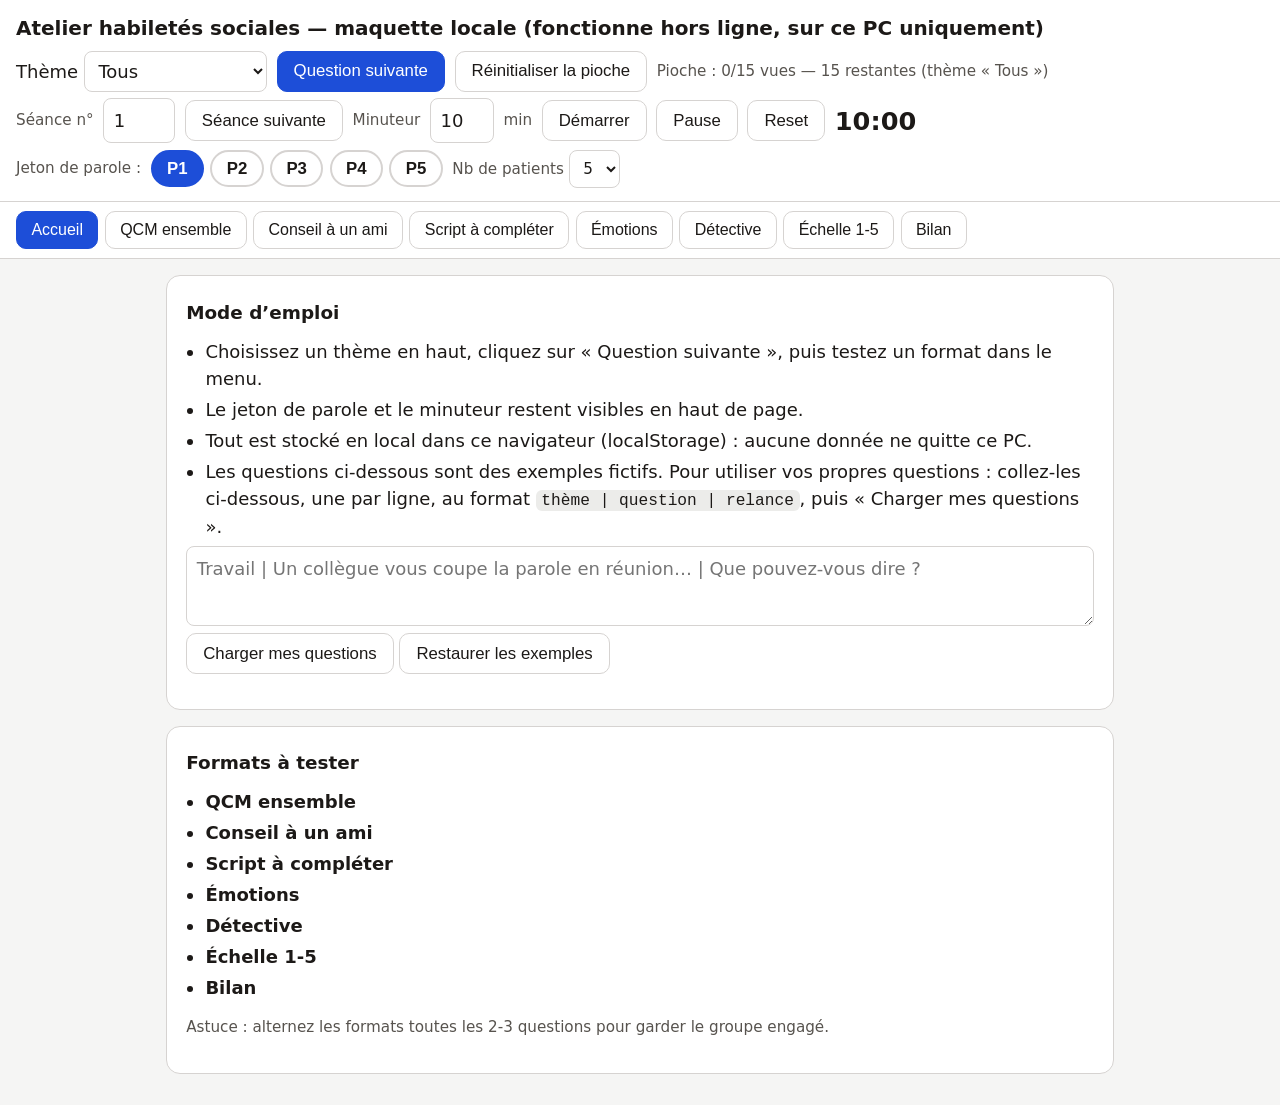
==== hs-tests/index.html @ cb6e5845 "Add hs-tests/ offline local mockup of social-skills workshop formats (no change to deployed site) Co" ====
<!doctype html>
<html lang="fr">
<head>
<meta charset="utf-8">
<meta name="viewport" content="width=device-width, initial-scale=1">
<title>Atelier habiletés sociales — maquette locale</title>
<style>
:root{--ink:#1c1917;--bg:#f5f5f4;--card:#ffffff;--line:#d6d3d1;--acc:#1d4ed8;--ok:#15803d;--bad:#b91c1c;}
*{box-sizing:border-box}
body{margin:0;background:var(--bg);color:var(--ink);font-family:system-ui,-apple-system,"Segoe UI",Roboto,sans-serif;font-size:18px;line-height:1.5}
header{background:var(--card);border-bottom:1px solid var(--line);padding:.8rem 1rem;position:sticky;top:0;z-index:5}
h1{font-size:1.25rem;margin:0 0 .5rem}
h2{font-size:1.15rem;margin:.2rem 0 .7rem}
h3{font-size:1.05rem;margin:.8rem 0 .4rem}
.bar{display:flex;flex-wrap:wrap;gap:.6rem;align-items:center;margin-top:.4rem}
nav{display:flex;flex-wrap:wrap;gap:.4rem;padding:.6rem 1rem;background:var(--card);border-bottom:1px solid var(--line)}
nav button{border:1px solid var(--line);background:#fff;border-radius:10px;padding:.55rem .9rem;font-size:1rem;cursor:pointer}
nav button.on{background:var(--acc);color:#fff;border-color:var(--acc)}
main{max-width:980px;margin:0 auto;padding:1rem}
.card{background:var(--card);border:1px solid var(--line);border-radius:14px;padding:1.2rem;margin-bottom:1rem}
button{cursor:pointer;font-size:1.05rem;border-radius:10px;padding:.6rem 1rem;border:1px solid var(--line);background:#fff;color:var(--ink)}
button.primary{background:var(--acc);color:#fff;border-color:var(--acc)}
button.ghost{background:transparent}
.q{font-size:1.5rem;font-weight:600;margin:.3rem 0 .8rem}
.rel{color:#44403c;background:#fafaf9;border-left:4px solid var(--acc);padding:.6rem .9rem;border-radius:8px;margin-top:.6rem}
.opt{display:block;width:100%;text-align:left;margin:.4rem 0;padding:.8rem 1rem;font-size:1.15rem}
.votegrid{display:grid;grid-template-columns:repeat(auto-fit,minmax(160px,1fr));gap:.5rem;margin:.5rem 0 .8rem;align-items:center}
.votegrid button.sel{background:#dbeafe;border-color:var(--acc);font-weight:700}
.bars{margin:.8rem 0}
.bar-row{display:flex;align-items:center;gap:.6rem;margin:.3rem 0}
.bar-row .lbl{width:2.2rem;font-weight:700}
.bar-row .tr{flex:1;background:#ececea;border-radius:6px;height:1.6rem;overflow:hidden}
.bar-row .fl{display:block;height:100%;background:var(--acc)}
.bar-row .cnt{width:2rem;text-align:right}
.bar-row.maj .fl{background:var(--ok)}
input,select,textarea{font:inherit;padding:.5rem .6rem;border:1px solid var(--line);border-radius:8px;background:#fff;color:var(--ink)}
textarea{width:100%;min-height:5rem}
.chips{display:flex;gap:.4rem;flex-wrap:wrap;align-items:center}
.chip{border:2px solid var(--line);border-radius:999px;padding:.4rem .9rem;background:#fff;font-weight:600}
.chip.on{background:var(--acc);color:#fff;border-color:var(--acc)}
.timer{font-size:1.6rem;font-variant-numeric:tabular-nums;font-weight:700}
ul.tight{margin:.4rem 0;padding-left:1.2rem}
ul.tight li{margin:.25rem 0}
.small{font-size:.95rem;color:#57534e}
.face{margin:.4rem 0 .8rem}
.feedback{font-weight:700;font-size:1.2rem}
.feedback.ok{color:var(--ok)}
.feedback.ko{color:var(--bad)}
.cols2{display:grid;grid-template-columns:1fr 1fr;gap:1rem}
@media(max-width:640px){.cols2{grid-template-columns:1fr}}
code{background:#ececea;padding:.1rem .35rem;border-radius:6px;font-size:.9em}
</style>
</head>
<body>
<header>
<h1>Atelier habiletés sociales — maquette locale (fonctionne hors ligne, sur ce PC uniquement)</h1>
<div class="bar">
  <label>Thème <select id="themeSel"></select></label>
  <button class="primary" onclick="drawNext()">Question suivante</button>
  <button onclick="resetPioche()">Réinitialiser la pioche</button>
  <span id="progress" class="small"></span>
</div>
<div class="bar">
  <span class="small">Séance n°</span><input id="snum" type="number" min="1" value="1" style="width:4.5rem">
  <button onclick="newSession()">Séance suivante</button>
  <span class="small">Minuteur</span>
  <input id="tmin" type="number" min="0" max="90" value="10" style="width:4rem"><span class="small">min</span>
  <button onclick="timerStart()">Démarrer</button><button onclick="timerPause()">Pause</button><button onclick="timerReset()">Reset</button>
  <span id="tdisp" class="timer">10:00</span>
</div>
<div class="bar">
  <span class="small">Jeton de parole :</span><span id="jetons" class="chips"></span>
  <label class="small">Nb de patients <select id="pcount" onchange="setPcount(this.value)"><option>2</option><option>3</option><option>4</option><option selected>5</option><option>6</option><option>7</option><option>8</option></select></label>
</div>
</header>
<nav id="modes"></nav>
<main id="app"></main>
<script src="questions.js"></script>
<script>
const LS_S="hs_local_state_v1", LS_C="hs_local_custom_q_v1";
let custom=JSON.parse(localStorage.getItem(LS_C)||"null");
let QS=(custom&&custom.length)?custom:QUESTIONS;
let state=JSON.parse(localStorage.getItem(LS_S)||"null")||{done:[],scripts:[],snum:1,emoScore:0};
let mode="accueil", theme="Tous", current=null;
let qcmVotes={}, echVotes={}, det={pour:[],contre:[],interps:[],votes:{}}, conse=[], scriptsNow=[];
let emoIdx=0;
let pcount=5, jeton=0, tsec=600, tint=null;

const MODES=[["accueil","Accueil"],["qcm","QCM ensemble"],["conseil","Conseil à un ami"],["script","Script à compléter"],["emotions","Émotions"],["detective","Détective"],["echelle","Échelle 1-5"],["bilan","Bilan"]];

function esc(s){return String(s==null?"":s).replace(/[&<>"]/g,c=>({"&":"&amp;","<":"&lt;",">":"&gt;",'"':"&quot;"}[c]));}
function save(){localStorage.setItem(LS_S,JSON.stringify(state));}
function themes(){const s=new Set(QS.map(q=>q.t));return ["Tous",...s];}
function pool(){const d=new Set(state.done);return QS.map((q,i)=>({q,i})).filter(x=>!d.has(x.i)&&(theme==="Tous"||x.q.t===theme));}
function drawNext(){const p=pool();if(!p.length){current=null;render();return;}const x=p[Math.floor(Math.random()*p.length)];current=x.i;state.done.push(x.i);save();qcmVotes={};echVotes={};det={pour:[],contre:[],interps:[],votes:{}};conse=[];scriptsNow=[];render();}
function resetPioche(){state.done=[];save();render();}
function go(m){mode=m;render();}
function newSession(){state.snum++;save();render();}

function qCard(){
 if(current==null)return '<div class="card"><p class="small">Cliquez sur « Question suivante » en haut pour tirer une question du thème sélectionné.</p></div>';
 const q=QS[current];
 return '<div class="card"><div class="small">Thème : '+esc(q.t)+'</div><div class="q">'+esc(q.q)+'</div><button onclick="toggleRel()">Afficher la relance</button><div id="rel" class="rel" style="display:none">'+esc(q.r||"")+'</div></div>';
}
function toggleRel(){const e=document.getElementById("rel");if(e)e.style.display=(e.style.display==="none")?"block":"none";}

function renderQCM(){
 let h=qCard();const q=QS[current];
 if(q&&q.o&&q.o.length>=3){
  h+='<div class="card"><h2>Vote du groupe — chacun répond pour soi (P1 à P'+pcount+')</h2><p class="small">Chacun choisit discrètement sa réponse, puis on révèle.</p>';
  for(let i=1;i<=pcount;i++){h+='<div class="votegrid"><span class="small">P'+i+'</span>';
   q.o.forEach((o,j)=>{h+='<button class="'+(qcmVotes[i]===j?"sel":"")+'" onclick="qv('+i+','+j+')">'+String.fromCharCode(65+j)+' — '+esc(o)+'</button>';});h+='</div>';}
  h+='<button class="primary" onclick="revealQCM()">Révéler le vote du groupe</button><div id="qcmres"></div></div>';
 }else{h+='<div class="card"><p>Cette question n’a pas d’options A/B/C : discussion libre, puis relance.</p></div>';}
 app(h);
}
function qv(i,j){qcmVotes[i]=j;render();}
function revealQCM(){
 const q=QS[current];if(!q||!q.o)return;const cnt=q.o.map(()=>0);
 for(let i=1;i<=pcount;i++){if(qcmVotes[i]!=null)cnt[qcmVotes[i]]++;}
 let maj=0;cnt.forEach((c,i)=>{if(c>cnt[maj])maj=i;});
 let h='<div class="bars">';
 q.o.forEach((o,j)=>{const pct=pcount?Math.round(cnt[j]/pcount*100):0;
  h+='<div class="bar-row'+(cnt[j]>0&&cnt[j]===cnt[maj]?" maj":"")+'"><span class="lbl">'+String.fromCharCode(65+j)+'</span><span class="tr"><span class="fl" style="width:'+pct+'%"></span></span><span class="cnt">'+cnt[j]+'</span></div>';});
 h+='</div><p>Majorité du groupe : <strong>'+String.fromCharCode(65+maj)+'</strong> — '+esc(q.o[maj])+'</p>';
 document.getElementById("qcmres").innerHTML=h;
}

function renderConseil(){
 const q=QS[current];
 let h=qCard();
 h+='<div class="card"><h2>Conseil à un ami</h2><p>Présentez la situation comme celle d’un ami : <em>« Un ami vit exactement ceci… »</em> Que conseilleriez-vous à cet ami ?</p>';
 h+='<textarea id="cin" placeholder="Tapez ici un conseil proposé par le groupe…"></textarea><br><button onclick="addConseil()">Ajouter ce conseil</button><ul class="tight" id="clist"></ul>';
 h+='<button class="primary" onclick="bridge()">Et si c’était vous ?</button><div id="bridge"></div></div>';
 app(h);renderClist();
}
function addConseil(){const v=document.getElementById("cin").value.trim();if(v){conse.push(v);document.getElementById("cin").value="";renderClist();}}
function renderClist(){const e=document.getElementById("clist");if(e)e.innerHTML=conse.map(c=>"<li>"+esc(c)+"</li>").join("");}
function bridge(){const q=QS[current];const e=document.getElementById("bridge");if(e)e.innerHTML='<div class="rel">Et si c’était vous dans cette situation ? — Relance : '+esc(q? q.r : "")+'</div>';}

function renderScript(){
 const q=QS[current];
 const stem=(q&&q.s)?q.s:"La prochaine fois dans cette situation, je pourrais dire :";
 let h=qCard();
 h+='<div class="card"><h2>Script à compléter</h2><p class="q" style="font-size:1.25rem">'+esc(stem)+' « … »</p>';
 h+='<input id="sin" style="width:100%" placeholder="Proposition du groupe…"> <button onclick="addScript()">Proposer</button>';
 h+='<p class="small">Cliquez sur « Retenir » à côté d’une proposition pour la garder au bilan de séance.</p><ul class="tight" id="slist"></ul></div>';
 app(h);renderSlist();
}
function addScript(){const v=document.getElementById("sin").value.trim();if(v){scriptsNow.push(v);document.getElementById("sin").value="";renderSlist();}}
function renderSlist(){const e=document.getElementById("slist");if(e)e.innerHTML=scriptsNow.map((s,i)=>'<li><button onclick="keepScript('+i+')">Retenir</button> '+esc(s)+'</li>').join("");}
function keepScript(i){if(scriptsNow[i]){state.scripts.push(scriptsNow[i]);save();}renderSlist();}

function faceSVG(e){
 const mouth={joie:"M32 60 Q50 76 68 60",tristesse:"M32 70 Q50 58 68 70",colere:"M34 68 Q50 62 66 68",peur:"M36 66 Q50 72 64 66",surprise:"M41 64 a9 7 0 1 0 18 0 a9 7 0 1 0 -18 0",neutre:"M34 66 L66 66"}[e]||"M34 66 L66 66";
 const brow={colere:'<line x1="28" y1="33" x2="42" y2="38"/><line x1="72" y1="33" x2="58" y2="38"/>',peur:'<line x1="28" y1="36" x2="42" y2="31"/><line x1="72" y1="36" x2="58" y2="31"/>'}[e]||"";
 return '<svg viewBox="0 0 100 100" width="180" height="180" aria-label="visage"><circle cx="50" cy="50" r="44" fill="none" stroke="#1c1917" stroke-width="3"/><circle cx="36" cy="42" r="4" fill="#1c1917"/><circle cx="64" cy="42" r="4" fill="#1c1917"/>'+brow+'<g stroke="#1c1917" stroke-width="3" stroke-linecap="round">'+ (mouth.startsWith("M")&&mouth.includes("a") ? '<path d="'+mouth+'" fill="#1c1917"/>' : '<path d="'+mouth+'" fill="none"/>') +'</g></svg>';
}
function renderEmotions(){
 const e=EMOTIONS[emoIdx%EMOTIONS.length];
 let h='<div class="card"><h2>Quelle émotion ?</h2><div class="face">'+faceSVG(e.e)+'</div><div class="votegrid">';
 e.o.forEach(o=>{h+='<button class="opt" onclick="emoPick(\''+o+'\')">'+o+'</button>';});
 h+='</div><div id="efeed"></div><p><button class="primary" onclick="emoNext()">Suivant</button> <span class="small">Score du groupe : '+state.emoScore+' / '+EMOTIONS.length+'</span></p></div>';
 app(h);
}
function emoPick(o){const e=EMOTIONS[emoIdx%EMOTIONS.length];const ok=(o===e.ok);if(ok){state.emoScore++;save();}const f=document.getElementById("efeed");if(f)f.innerHTML='<p class="feedback '+(ok?"ok":"ko")+'">'+(ok?"C’est ça : "+e.ok+".":"Non — c’était : "+e.ok+".")+'</p>';}
function emoNext(){emoIdx++;render();}

function renderDetective(){
 const q=QS[current];
 let h=qCard();
 h+='<div class="card"><h2>Détective social</h2><p class="small">Quels indices la situation contient-elle ? On les note ici (dictés par le groupe), puis on confronte les interprétations.</p>';
 h+='<div class="cols2"><div><h3>Indices POUR</h3><input id="dp" style="width:100%" placeholder="Un indice…"> <button onclick="addD(\'pour\')">Ajouter</button><ul id="lp" class="tight"></ul></div>';
 h+='<div><h3>Indices CONTRE</h3><input id="dc" style="width:100%" placeholder="Un indice…"> <button onclick="addD(\'contre\')">Ajouter</button><ul id="lc" class="tight"></ul></div></div>';
 h+='<h3>Interprétations possibles</h3><input id="di" style="width:100%" placeholder="Une interprétation…"> <button onclick="addInterp()">Ajouter</button><ul id="li2" class="tight"></ul>';
 h+='<h3>Vote du groupe</h3><div class="votegrid">';
 for(let i=1;i<=pcount;i++){h+='<span class="small">P'+i+'</span>';det.interps.forEach((s,j)=>{h+='<button class="'+(det.votes[i]===j?"sel":"")+'" onclick="dv('+i+','+j+')">Interprétation '+(j+1)+'</button>';});h+='</div>';}
 h+='<button class="primary" onclick="revealDet()">Révéler le vote</button><div id="dres"></div></div>';
 app(h);renderDlists();
}
function addD(side){const id=side==="pour"?"dp":"dc";const v=document.getElementById(id).value.trim();if(v){det[side].push(v);document.getElementById(id).value="";renderDlists();}}
function addInterp(){const v=document.getElementById("di").value.trim();if(v){det.interps.push(v);document.getElementById("di").value="";renderDlists();render();}}
function renderDlists(){const lp=document.getElementById("lp"),lc=document.getElementById("lc"),li=document.getElementById("li2");if(lp)lp.innerHTML=det.pour.map(x=>"<li>"+esc(x)+"</li>").join("");if(lc)lc.innerHTML=det.contre.map(x=>"<li>"+esc(x)+"</li>").join("");if(li)li.innerHTML=det.interps.map((x,j)=>"<li>"+(j+1)+". "+esc(x)+"</li>").join("");}
function dv(i,j){det.votes[i]=j;render();}
function revealDet(){const cnt=det.interps.map(()=>0);for(let i=1;i<=pcount;i++){if(det.votes[i]!=null)cnt[det.votes[i]]++;}
 let h='<div class="bars">';det.interps.forEach((s,j)=>{h+='<div class="bar-row"><span class="lbl">'+(j+1)+'</span><span class="tr"><span class="fl" style="width:'+(pcount?Math.round(cnt[j]/pcount*100):0)+'%"></span></span><span class="cnt">'+cnt[j]+'</span></div>';});
 h+='</div><p class="small">Puis relance : '+esc(QS[current]?QS[current].r:"")+'</p>';const e=document.getElementById("dres");if(e)e.innerHTML=h;}

function renderEchelle(){
 const q=QS[current];
 let h=qCard();
 h+='<div class="card"><h2>Échelle du groupe</h2><p>« Si vous viviez cette situation, à quel point seriez-vous mal à l’aise ? » — 1 = pas du tout, 5 = beaucoup. Chacun vote pour soi, en secret.</p><div class="votegrid">';
 for(let i=1;i<=pcount;i++){h+='<span class="small">P'+i+'</span>';for(let v=1;v<=5;v++){h+='<button class="'+(echVotes[i]===v?"sel":"")+'" onclick="ev('+i+','+v+')">'+v+'</button>';}}
 h+='</div><button class="primary" onclick="revealEch()">Histogramme du groupe</button><div id="eres"></div></div>';
 app(h);
}
function ev(i,v){echVotes[i]=v;render();}
function revealEch(){const cnt=[0,0,0,0,0,0];for(let i=1;i<=pcount;i++){if(echVotes[i])cnt[echVotes[i]]++;}
 let h='<div class="bars">';for(let v=1;v<=5;v++){h+='<div class="bar-row"><span class="lbl">'+v+'</span><span class="tr"><span class="fl" style="width:'+(pcount?Math.round(cnt[v]/pcount*100):0)+'%"></span></span><span class="cnt">'+cnt[v]+'</span></div>';}
 h+='</div><p class="small">1 = pas du tout mal à l’aise, 5 = beaucoup. Relance : '+esc(QS[current]?QS[current].r:"")+'</p>';const e=document.getElementById("eres");if(e)e.innerHTML=h;}

function renderBilan(){
 let h='<div class="card"><h2>Bilan de la séance n°'+state.snum+'</h2>';
 h+='<p class="small">'+state.done.length+' / '+QS.length+' questions vues (pioche sans répétition, tous thèmes confondus). Score émotions du groupe : '+state.emoScore+'.</p>';
 h+='<h3>Questions abordées</h3><ul class="tight">'+(state.done.length?state.done.map(i=>"<li>["+esc(QS[i].t)+"] "+esc(QS[i].q)+"</li>").join(""):'<li class="small">Aucune pour l’instant</li>')+'</ul>';
 h+='<h3>Scripts retenus</h3><ul class="tight">'+(state.scripts.length?state.scripts.map(s=>"<li>"+esc(s)+"</li>").join(""):'<li class="small">Aucun pour l’instant</li>')+'</ul>';
 h+='<p><button class="primary" onclick="copyBilan()">Copier le bilan (à coller dans le dossier patient)</button> <span id="bcopy" class="small"></span></p></div>';
 app(h);
}
function copyBilan(){
 const lines=["Bilan atelier habiletés sociales — séance n°"+state.snum,"Questions abordées :"];
 state.done.forEach(i=>lines.push("- ["+QS[i].t+"] "+QS[i].q));
 lines.push("Scripts retenus :");state.scripts.forEach(s=>lines.push("- "+s));
 const txt=lines.join("\n");
 if(navigator.clipboard&&navigator.clipboard.writeText){navigator.clipboard.writeText(txt).then(()=>{const e=document.getElementById("bcopy");if(e)e.textContent="Bilan copié.";});}
 else{const e=document.getElementById("bcopy");if(e)e.textContent=txt;}
}

function renderAccueil(){
 let h='<div class="card"><h2>Mode d’emploi</h2><ul class="tight">'
 +'<li>Choisissez un thème en haut, cliquez sur « Question suivante », puis testez un format dans le menu.</li>'
 +'<li>Le jeton de parole et le minuteur restent visibles en haut de page.</li>'
 +'<li>Tout est stocké en local dans ce navigateur (localStorage) : aucune donnée ne quitte ce PC.</li>'
 +'<li>Les questions ci-dessous sont des exemples fictifs. Pour utiliser vos propres questions : collez-les ci-dessous, une par ligne, au format <code>thème | question | relance</code>, puis « Charger mes questions ».</li></ul>'
 +'<textarea id="imp" placeholder="Travail | Un collègue vous coupe la parole en réunion… | Que pouvez-vous dire ?"></textarea><br>'
 +'<button onclick="importQ()">Charger mes questions</button> <button class="ghost" onclick="restoreEx()">Restaurer les exemples</button><p id="impres" class="small"></p></div>';
 h+='<div class="card"><h2>Formats à tester</h2><ul class="tight">'+MODES.slice(1).map(m=>"<li><strong>"+m[1]+"</strong></li>").join("")+'</ul><p class="small">Astuce : alternez les formats toutes les 2-3 questions pour garder le groupe engagé.</p></div>';
 app(h);
}
function importQ(){
 const v=document.getElementById("imp").value.trim();if(!v)return;
 const arr=v.split("\n").map(l=>l.split("|").map(s=>s.trim())).filter(p=>p.length>=2&&p[1]).map(p=>({t:p[0]||"Général",q:p[1],r:p[2]||"",o:[],s:""}));
 if(!arr.length)return;
 custom=arr;localStorage.setItem(LS_C,JSON.stringify(arr));QS=arr;state.done=[];save();theme="Tous";current=null;
 const e=document.getElementById("impres");if(e)e.textContent=arr.length+" questions chargées.";
 render();
}
function restoreEx(){localStorage.removeItem(LS_C);custom=null;QS=QUESTIONS;state.done=[];save();current=null;render();}

function fmt(s){return String(Math.floor(s/60)).padStart(2,"0")+":"+String(s%60).padStart(2,"0");}
function tdisp(){const e=document.getElementById("tdisp");if(e)e.textContent=fmt(tsec);}
function timerStart(){if(tint)return;tint=setInterval(()=>{if(tsec>0){tsec--;tdisp();}},1000);}
function timerPause(){clearInterval(tint);tint=null;}
function timerReset(){timerPause();tsec=(+document.getElementById("tmin").value||10)*60;tdisp();}

function renderJetons(){let h="";for(let i=1;i<=pcount;i++){h+='<button class="chip'+(i-1===jeton?" on":"")+'" onclick="pass('+i+')">P'+i+'</button>';}document.getElementById("jetons").innerHTML=h;}
function pass(i){jeton=i-1;renderJetons();}
function setPcount(v){pcount=+v;jeton=0;renderJetons();}

function app(h){document.getElementById("app").innerHTML=h;}
function render(){
 document.getElementById("modes").innerHTML=MODES.map(m=>'<button class="'+(mode===m[0]?"on":"")+'" onclick="go(\''+m[0]+'\')">'+m[1]+'</button>').join("");
 const sel=document.getElementById("themeSel");
 sel.innerHTML=themes().map(t=>'<option'+(t===theme?" selected":"")+'>'+t+'</option>').join("");
 sel.onchange=function(){theme=this.value;render();};
 document.getElementById("progress").textContent="Pioche : "+state.done.length+"/"+QS.length+" vues — "+pool().length+" restantes (thème « "+theme+" »)";
 document.getElementById("snum").value=state.snum;
 document.getElementById("pcount").value=pcount;
 renderJetons();tdisp();
 if(mode==="accueil")renderAccueil();
 else if(mode==="qcm")renderQCM();
 else if(mode==="conseil")renderConseil();
 else if(mode==="script")renderScript();
 else if(mode==="emotions")renderEmotions();
 else if(mode==="detective")renderDetective();
 else if(mode==="echelle")renderEchelle();
 else if(mode==="bilan")renderBilan();
}
tsec=(+document.getElementById("tmin").value||10)*60;
render();
</script>
</body>
</html>
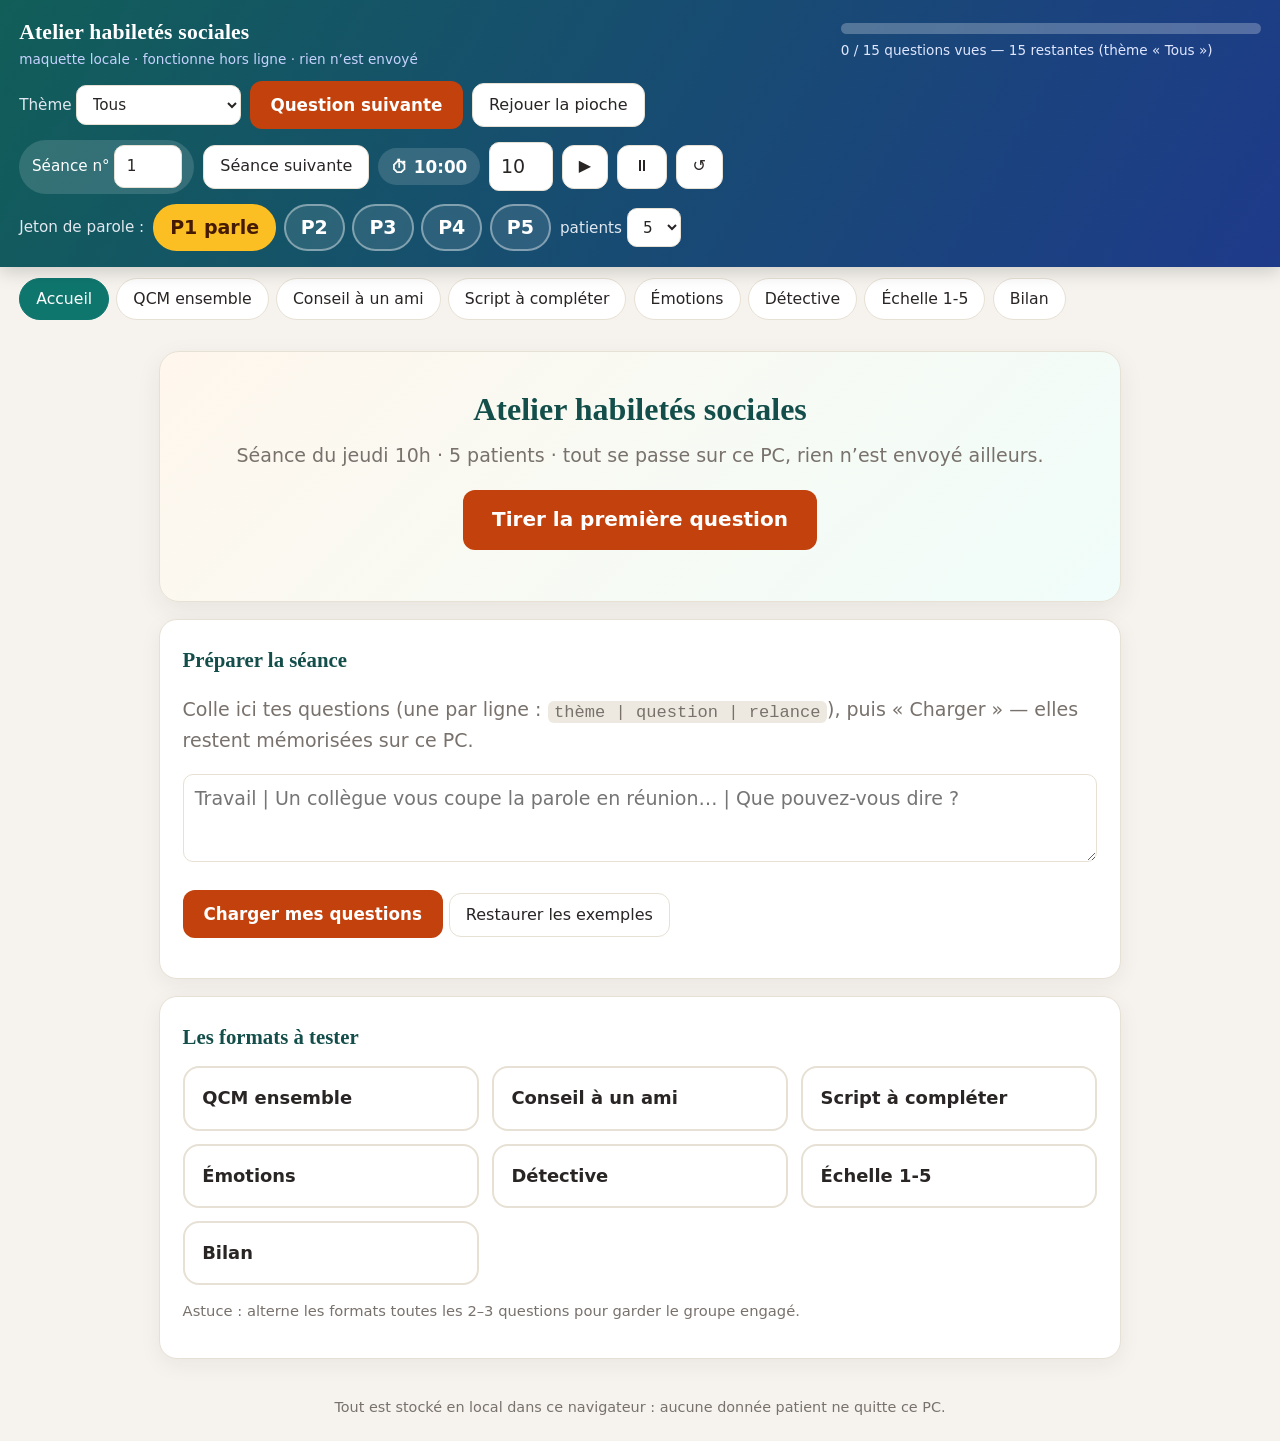
==== commit bfab7f85: "hs-tests: refonte chaleureuse + votes a mains levees (ecran partage animateur/patients) Co-authored-" ====
--- a/hs-tests/index.html
+++ b/hs-tests/index.html
@@ -5,206 +5,280 @@
 <meta name="viewport" content="width=device-width, initial-scale=1">
 <title>Atelier habiletés sociales — maquette locale</title>
 <style>
-:root{--ink:#1c1917;--bg:#f5f5f4;--card:#ffffff;--line:#d6d3d1;--acc:#1d4ed8;--ok:#15803d;--bad:#b91c1c;}
+:root{
+  --bg:#f6f3ee; --card:#ffffff; --ink:#292524; --muted:#78716c; --line:#e7e0d4;
+  --acc:#0f766e; --acc-dark:#115e59; --cta:#c2410c; --ok:#15803d; --bad:#b91c1c;
+}
 *{box-sizing:border-box}
-body{margin:0;background:var(--bg);color:var(--ink);font-family:system-ui,-apple-system,"Segoe UI",Roboto,sans-serif;font-size:18px;line-height:1.5}
-header{background:var(--card);border-bottom:1px solid var(--line);padding:.8rem 1rem;position:sticky;top:0;z-index:5}
-h1{font-size:1.25rem;margin:0 0 .5rem}
-h2{font-size:1.15rem;margin:.2rem 0 .7rem}
-h3{font-size:1.05rem;margin:.8rem 0 .4rem}
-.bar{display:flex;flex-wrap:wrap;gap:.6rem;align-items:center;margin-top:.4rem}
-nav{display:flex;flex-wrap:wrap;gap:.4rem;padding:.6rem 1rem;background:var(--card);border-bottom:1px solid var(--line)}
-nav button{border:1px solid var(--line);background:#fff;border-radius:10px;padding:.55rem .9rem;font-size:1rem;cursor:pointer}
+body{margin:0;background:var(--bg);color:var(--ink);font-family:system-ui,-apple-system,"Segoe UI",Roboto,sans-serif;font-size:19px;line-height:1.55}
+h1,h2,h3,.brand,.q{font-family:Georgia,"Times New Roman",serif}
+header{background:linear-gradient(120deg,#115e59 0%,#1e3a8a 100%);color:#fff;padding:1rem 1.2rem;position:sticky;top:0;z-index:5;box-shadow:0 4px 18px rgba(0,0,0,.18)}
+.brand{font-size:1.35rem;font-weight:700;letter-spacing:.2px}
+.brand-sub{font-size:.85rem;color:#c7d2fe}
+.brand-row{display:flex;flex-wrap:wrap;gap:1rem;align-items:center;justify-content:space-between}
+.progress-wrap{min-width:220px;flex:1;max-width:420px}
+.progress{height:.7rem;background:rgba(255,255,255,.25);border-radius:999px;overflow:hidden}
+.progress .fill{display:block;height:100%;width:0;background:#fbbf24;border-radius:999px;transition:width .4s ease}
+.ptext{font-size:.85rem;color:#e0e7ff}
+.bar{display:flex;flex-wrap:wrap;gap:.55rem;align-items:center;margin-top:.65rem}
+.muted-w{color:#e2e8f0;font-size:.95rem}
+.pill{background:rgba(255,255,255,.14);border-radius:999px;padding:.35rem .8rem;font-size:.95rem}
+.timer-pill{font-variant-numeric:tabular-nums;font-weight:700;font-size:1.05rem}
+nav{display:flex;flex-wrap:wrap;gap:.45rem;padding:.7rem 1.2rem}
+nav button{border:1px solid var(--line);background:#fff;color:var(--ink);border-radius:999px;padding:.5rem 1rem;font-size:.98rem;cursor:pointer;transition:all .15s ease}
+nav button:hover{transform:translateY(-1px);box-shadow:0 3px 10px rgba(0,0,0,.08)}
 nav button.on{background:var(--acc);color:#fff;border-color:var(--acc)}
-main{max-width:980px;margin:0 auto;padding:1rem}
-.card{background:var(--card);border:1px solid var(--line);border-radius:14px;padding:1.2rem;margin-bottom:1rem}
-button{cursor:pointer;font-size:1.05rem;border-radius:10px;padding:.6rem 1rem;border:1px solid var(--line);background:#fff;color:var(--ink)}
-button.primary{background:var(--acc);color:#fff;border-color:var(--acc)}
-button.ghost{background:transparent}
-.q{font-size:1.5rem;font-weight:600;margin:.3rem 0 .8rem}
-.rel{color:#44403c;background:#fafaf9;border-left:4px solid var(--acc);padding:.6rem .9rem;border-radius:8px;margin-top:.6rem}
-.opt{display:block;width:100%;text-align:left;margin:.4rem 0;padding:.8rem 1rem;font-size:1.15rem}
-.votegrid{display:grid;grid-template-columns:repeat(auto-fit,minmax(160px,1fr));gap:.5rem;margin:.5rem 0 .8rem;align-items:center}
-.votegrid button.sel{background:#dbeafe;border-color:var(--acc);font-weight:700}
-.bars{margin:.8rem 0}
-.bar-row{display:flex;align-items:center;gap:.6rem;margin:.3rem 0}
-.bar-row .lbl{width:2.2rem;font-weight:700}
-.bar-row .tr{flex:1;background:#ececea;border-radius:6px;height:1.6rem;overflow:hidden}
-.bar-row .fl{display:block;height:100%;background:var(--acc)}
-.bar-row .cnt{width:2rem;text-align:right}
-.bar-row.maj .fl{background:var(--ok)}
-input,select,textarea{font:inherit;padding:.5rem .6rem;border:1px solid var(--line);border-radius:8px;background:#fff;color:var(--ink)}
-textarea{width:100%;min-height:5rem}
-.chips{display:flex;gap:.4rem;flex-wrap:wrap;align-items:center}
-.chip{border:2px solid var(--line);border-radius:999px;padding:.4rem .9rem;background:#fff;font-weight:600}
-.chip.on{background:var(--acc);color:#fff;border-color:var(--acc)}
-.timer{font-size:1.6rem;font-variant-numeric:tabular-nums;font-weight:700}
-ul.tight{margin:.4rem 0;padding-left:1.2rem}
-ul.tight li{margin:.25rem 0}
-.small{font-size:.95rem;color:#57534e}
-.face{margin:.4rem 0 .8rem}
-.feedback{font-weight:700;font-size:1.2rem}
+main{max-width:1000px;margin:0 auto;padding:1.2rem}
+.card{background:var(--card);border:1px solid var(--line);border-radius:18px;padding:1.3rem 1.4rem;margin-bottom:1.1rem;box-shadow:0 6px 22px rgba(41,37,36,.06);animation:pop .25s ease}
+@keyframes pop{from{opacity:0;transform:translateY(8px)}to{opacity:1;transform:none}}
+.card.center{text-align:center}
+.hero{background:linear-gradient(135deg,#fff7ed,#f0fdfa);border:1px solid var(--line);border-radius:20px;padding:2rem 1.6rem;text-align:center;margin-bottom:1.1rem;box-shadow:0 8px 26px rgba(41,37,36,.07);animation:pop .3s ease}
+.hero h1{font-size:2rem;margin:.1rem 0 .4rem;color:#134e4a}
+.hero-sub{color:var(--muted);margin:0 0 1.2rem}
+.theme-banner{display:inline-block;color:#fff;font-weight:700;border-radius:999px;padding:.45rem 1.1rem;margin-bottom:1rem}
+button{cursor:pointer;font:inherit;color:var(--ink)}
+.cta{background:var(--cta);color:#fff;border:none;border-radius:12px;padding:.7rem 1.3rem;font-size:1.05rem;font-weight:600;transition:filter .15s ease,transform .15s ease}
+.cta:hover{filter:brightness(1.08);transform:translateY(-1px)}
+.cta.big{font-size:1.25rem;padding:.9rem 1.8rem}
+.ghost{background:#fff;border:1px solid var(--line);border-radius:12px;padding:.55rem 1rem;font-size:1rem}
+.ghost:hover{background:#fafaf9}
+.small-btn{padding:.3rem .7rem;font-size:.9rem;border-radius:9px}
+h2{font-size:1.3rem;margin:.2rem 0 .8rem;color:#134e4a}
+h3{font-size:1.05rem;margin:.9rem 0 .45rem}
+.q{font-size:1.65rem;font-weight:600;margin:.5rem 0 1rem;line-height:1.35}
+.muted{color:var(--muted)}
+.small-txt{font-size:.92rem}
+.rel{background:#f0fdfa;border-left:5px solid var(--acc);padding:.7rem 1rem;border-radius:10px;margin-top:.7rem;font-size:1.1rem}
+.tagrow{display:flex;align-items:center;gap:.5rem;margin-bottom:.2rem}
+.dot{width:.85rem;height:.85rem;border-radius:50%;display:inline-block}
+.tag{font-size:.9rem;font-weight:700;color:var(--muted);text-transform:uppercase;letter-spacing:.6px}
+.tiles{display:grid;grid-template-columns:repeat(auto-fit,minmax(220px,1fr));gap:.8rem;margin:.8rem 0}
+.tiles.four{grid-template-columns:repeat(auto-fit,minmax(150px,1fr))}
+.tiles.five{grid-template-columns:repeat(5,1fr)}
+@media(max-width:700px){.tiles.five{grid-template-columns:repeat(auto-fit,minmax(110px,1fr))}}
+.opt-tile{border:2px solid var(--line);border-radius:16px;padding:1rem 1.1rem;background:#fff;position:relative;text-align:left;transition:all .15s ease}
+.btn-tile{cursor:pointer;width:100%;font-size:1.1rem}
+.btn-tile:hover{border-color:var(--acc);transform:translateY(-2px);box-shadow:0 6px 16px rgba(15,118,110,.15)}
+.opt-tile.maj{border-color:var(--ok);background:#f0fdf4}
+.toprow{display:flex;align-items:center;justify-content:space-between;margin-bottom:.5rem}
+.letter{width:2.3rem;height:2.3rem;border-radius:50%;background:var(--acc);color:#fff;display:flex;align-items:center;justify-content:center;font-weight:700;font-size:1.1rem}
+.cnt{font-size:1.5rem;font-weight:800;color:var(--acc-dark)}
+.opt-txt{margin:.2rem 0 .7rem;font-size:1.12rem}
+.verdict{background:#f0fdf4;border:1px solid #bbf7d0;color:#14532d;border-radius:12px;padding:.8rem 1rem;font-size:1.15rem;font-weight:600}
+.bars{margin:.9rem 0}
+.bar-row{display:flex;align-items:center;gap:.6rem;margin:.35rem 0}
+.bar-row .lbl{width:2rem;font-weight:800}
+.bar-row .tr{flex:1;background:#ede9e0;border-radius:8px;height:1.7rem;overflow:hidden}
+.bar-row .fl{display:block;height:100%;background:linear-gradient(90deg,#14b8a6,#0f766e)}
+.bar-row .cnt{width:2rem;text-align:right;font-weight:700}
+.scorebar{display:flex;align-items:center;gap:.6rem;margin:1rem auto;max-width:420px}
+.scorebar .tr{flex:1;background:#ede9e0;border-radius:8px;height:1rem;overflow:hidden}
+.scorebar .fl{display:block;height:100%;background:#f59e0b}
+.scorebar .cnt{font-weight:800}
+input,select,textarea{font:inherit;padding:.55rem .7rem;border:1px solid var(--line);border-radius:10px;background:#fff;color:var(--ink)}
+textarea{width:100%;min-height:5.5rem}
+.chips{display:flex;gap:.45rem;flex-wrap:wrap;align-items:center}
+.chip{border:2px solid rgba(255,255,255,.4);border-radius:999px;padding:.4rem .95rem;background:rgba(255,255,255,.1);color:#fff;font-weight:700}
+.chip.on{background:#fbbf24;color:#451a03;border-color:#fbbf24}
+.cols2{display:grid;grid-template-columns:1fr 1fr;gap:1rem}
+@media(max-width:700px){.cols2{grid-template-columns:1fr}}
+.minicard{border:1px dashed var(--line);border-radius:14px;padding:.9rem 1rem;background:#fdfcf9}
+.irow{display:flex;align-items:center;gap:.7rem;border:1px solid var(--line);border-radius:12px;padding:.55rem .8rem;margin:.4rem 0;background:#fff}
+.inum{width:1.8rem;height:1.8rem;border-radius:50%;background:#e7e0d4;display:flex;align-items:center;justify-content:center;font-weight:800;font-size:.95rem}
+.itext{flex:1}
+.face{margin:.5rem auto 1rem;width:200px}
+.feedback{font-weight:800;font-size:1.25rem}
 .feedback.ok{color:var(--ok)}
 .feedback.ko{color:var(--bad)}
-.cols2{display:grid;grid-template-columns:1fr 1fr;gap:1rem}
-@media(max-width:640px){.cols2{grid-template-columns:1fr}}
-code{background:#ececea;padding:.1rem .35rem;border-radius:6px;font-size:.9em}
+ul.tight{margin:.4rem 0;padding-left:1.2rem}
+code{background:#ede9e0;padding:.1rem .4rem;border-radius:6px;font-size:.9em}
+footer{max-width:1000px;margin:0 auto;padding:0 1.2rem 1.5rem;color:var(--muted);font-size:.9rem;text-align:center}
 </style>
 </head>
 <body>
 <header>
-<h1>Atelier habiletés sociales — maquette locale (fonctionne hors ligne, sur ce PC uniquement)</h1>
-<div class="bar">
-  <label>Thème <select id="themeSel"></select></label>
-  <button class="primary" onclick="drawNext()">Question suivante</button>
-  <button onclick="resetPioche()">Réinitialiser la pioche</button>
-  <span id="progress" class="small"></span>
-</div>
-<div class="bar">
-  <span class="small">Séance n°</span><input id="snum" type="number" min="1" value="1" style="width:4.5rem">
-  <button onclick="newSession()">Séance suivante</button>
-  <span class="small">Minuteur</span>
-  <input id="tmin" type="number" min="0" max="90" value="10" style="width:4rem"><span class="small">min</span>
-  <button onclick="timerStart()">Démarrer</button><button onclick="timerPause()">Pause</button><button onclick="timerReset()">Reset</button>
-  <span id="tdisp" class="timer">10:00</span>
-</div>
-<div class="bar">
-  <span class="small">Jeton de parole :</span><span id="jetons" class="chips"></span>
-  <label class="small">Nb de patients <select id="pcount" onchange="setPcount(this.value)"><option>2</option><option>3</option><option>4</option><option selected>5</option><option>6</option><option>7</option><option>8</option></select></label>
-</div>
+  <div class="brand-row">
+    <div><div class="brand">Atelier habiletés sociales</div><div class="brand-sub">maquette locale · fonctionne hors ligne · rien n’est envoyé</div></div>
+    <div class="progress-wrap"><div class="progress"><span class="fill" id="pfill"></span></div><span class="ptext" id="ptext"></span></div>
+  </div>
+  <div class="bar">
+    <label class="muted-w">Thème <select id="themeSel"></select></label>
+    <button class="cta" onclick="drawNext()">Question suivante</button>
+    <button class="ghost" onclick="resetPioche()">Rejouer la pioche</button>
+  </div>
+  <div class="bar">
+    <span class="pill">Séance n° <input id="snum" type="number" min="1" value="1" style="width:4.2rem"></span>
+    <button class="ghost" onclick="newSession()">Séance suivante</button>
+    <span class="pill timer-pill">⏱ <span id="tdisp" class="timer">10:00</span></span>
+    <input id="tmin" type="number" min="0" max="90" value="10" style="width:4rem" title="minutes">
+    <button class="ghost" onclick="timerStart()">▶</button>
+    <button class="ghost" onclick="timerPause()">⏸</button>
+    <button class="ghost" onclick="timerReset()">↺</button>
+  </div>
+  <div class="bar">
+    <span class="muted-w">Jeton de parole :</span><span id="jetons" class="chips"></span>
+    <label class="muted-w">patients
+      <select id="pcount" onchange="setPcount(this.value)"><option>2</option><option>3</option><option>4</option><option selected>5</option><option>6</option><option>7</option><option>8</option></select>
+    </label>
+  </div>
 </header>
 <nav id="modes"></nav>
 <main id="app"></main>
+<footer>Tout est stocké en local dans ce navigateur : aucune donnée patient ne quitte ce PC.</footer>
 <script src="questions.js"></script>
 <script>
-const LS_S="hs_local_state_v1", LS_C="hs_local_custom_q_v1";
+const LS_S="hs_local_state_v2", LS_C="hs_local_custom_q_v2";
 let custom=JSON.parse(localStorage.getItem(LS_C)||"null");
 let QS=(custom&&custom.length)?custom:QUESTIONS;
 let state=JSON.parse(localStorage.getItem(LS_S)||"null")||{done:[],scripts:[],snum:1,emoScore:0};
 let mode="accueil", theme="Tous", current=null;
-let qcmVotes={}, echVotes={}, det={pour:[],contre:[],interps:[],votes:{}}, conse=[], scriptsNow=[];
-let emoIdx=0;
-let pcount=5, jeton=0, tsec=600, tint=null;
+let qcmT=[0,0,0], echT=[0,0,0,0,0], det={pour:[],contre:[],interps:[]}, detT=[], conse=[], scriptsNow=[];
+let emoIdx=0, pcount=5, jeton=0, tsec=600, tint=null;
 
 const MODES=[["accueil","Accueil"],["qcm","QCM ensemble"],["conseil","Conseil à un ami"],["script","Script à compléter"],["emotions","Émotions"],["detective","Détective"],["echelle","Échelle 1-5"],["bilan","Bilan"]];
 
 function esc(s){return String(s==null?"":s).replace(/[&<>"]/g,c=>({"&":"&amp;","<":"&lt;",">":"&gt;",'"':"&quot;"}[c]));}
 function save(){localStorage.setItem(LS_S,JSON.stringify(state));}
 function themes(){const s=new Set(QS.map(q=>q.t));return ["Tous",...s];}
+function themeColor(t){let h=0;for(let i=0;i<t.length;i++){h=(h*31+t.charCodeAt(i))%360;}return "hsl("+h+" 45% 42%)";}
 function pool(){const d=new Set(state.done);return QS.map((q,i)=>({q,i})).filter(x=>!d.has(x.i)&&(theme==="Tous"||x.q.t===theme));}
-function drawNext(){const p=pool();if(!p.length){current=null;render();return;}const x=p[Math.floor(Math.random()*p.length)];current=x.i;state.done.push(x.i);save();qcmVotes={};echVotes={};det={pour:[],contre:[],interps:[],votes:{}};conse=[];scriptsNow=[];render();}
+function drawNext(){
+ const p=pool();
+ if(!p.length){current=null;render();return;}
+ const x=p[Math.floor(Math.random()*p.length)];
+ current=x.i;state.done.push(x.i);save();
+ qcmT=(QS[current].o&&QS[current].o.length>=3)?QS[current].o.map(()=>0):[0,0,0];
+ echT=[0,0,0,0,0];det={pour:[],contre:[],interps:[]};detT=[];conse=[];scriptsNow=[];
+ render();
+}
 function resetPioche(){state.done=[];save();render();}
 function go(m){mode=m;render();}
 function newSession(){state.snum++;save();render();}
+function startSession(){drawNext();go("qcm");}
 
 function qCard(){
- if(current==null)return '<div class="card"><p class="small">Cliquez sur « Question suivante » en haut pour tirer une question du thème sélectionné.</p></div>';
+ if(current==null)return '<div class="card center"><p class="muted">Clique sur « Question suivante » en haut pour tirer une question du thème choisi.</p></div>';
  const q=QS[current];
- return '<div class="card"><div class="small">Thème : '+esc(q.t)+'</div><div class="q">'+esc(q.q)+'</div><button onclick="toggleRel()">Afficher la relance</button><div id="rel" class="rel" style="display:none">'+esc(q.r||"")+'</div></div>';
+ return '<div class="card"><div class="tagrow"><span class="dot" style="background:'+themeColor(q.t)+'"></span><span class="tag">'+esc(q.t)+'</span></div><div class="q">'+esc(q.q)+'</div><button class="ghost" onclick="toggleRel()">Afficher la relance</button><div id="rel" class="rel" style="display:none">'+esc(q.r||"")+'</div></div>';
 }
 function toggleRel(){const e=document.getElementById("rel");if(e)e.style.display=(e.style.display==="none")?"block":"none";}
 
 function renderQCM(){
- let h=qCard();const q=QS[current];
+ const q=QS[current];
+ let h=qCard();
  if(q&&q.o&&q.o.length>=3){
-  h+='<div class="card"><h2>Vote du groupe — chacun répond pour soi (P1 à P'+pcount+')</h2><p class="small">Chacun choisit discrètement sa réponse, puis on révèle.</p>';
-  for(let i=1;i<=pcount;i++){h+='<div class="votegrid"><span class="small">P'+i+'</span>';
-   q.o.forEach((o,j)=>{h+='<button class="'+(qcmVotes[i]===j?"sel":"")+'" onclick="qv('+i+','+j+')">'+String.fromCharCode(65+j)+' — '+esc(o)+'</button>';});h+='</div>';}
-  h+='<button class="primary" onclick="revealQCM()">Révéler le vote du groupe</button><div id="qcmres"></div></div>';
- }else{h+='<div class="card"><p>Cette question n’a pas d’options A/B/C : discussion libre, puis relance.</p></div>';}
- app(h);
-}
-function qv(i,j){qcmVotes[i]=j;render();}
+  h+='<div class="card"><h2>QCM — tout le monde répond en même temps</h2><p class="muted">Chacun crie A, B ou C (ou lève la main) en même temps. L’animateur clique « +1 voix » à chaque réponse.</p><div class="tiles">';
+  q.o.forEach((o,j)=>{
+   h+='<div class="opt-tile" id="tile'+j+'"><div class="toprow"><span class="letter">'+String.fromCharCode(65+j)+'</span><span class="cnt" id="cnt'+j+'">'+qcmT[j]+'</span></div><p class="opt-txt">'+esc(o)+'</p><button class="ghost small-btn" onclick="qAdd('+j+')">+1 voix</button></div>';
+  });
+  h+='</div><p><button class="cta" onclick="revealQCM()">Révéler le choix du groupe</button></p><div id="qcmres"></div></div>';
+ }else{
+  h+='<div class="card"><h2>Discussion libre</h2><p class="muted">Pas d’options A/B/C pour cette question : on en discute directement, puis on affiche la relance.</p></div>';
+ }
+ app(h);
+}
+function qAdd(j){qcmT[j]++;const c=document.getElementById("cnt"+j);if(c)c.textContent=qcmT[j];}
 function revealQCM(){
- const q=QS[current];if(!q||!q.o)return;const cnt=q.o.map(()=>0);
- for(let i=1;i<=pcount;i++){if(qcmVotes[i]!=null)cnt[qcmVotes[i]]++;}
- let maj=0;cnt.forEach((c,i)=>{if(c>cnt[maj])maj=i;});
- let h='<div class="bars">';
- q.o.forEach((o,j)=>{const pct=pcount?Math.round(cnt[j]/pcount*100):0;
-  h+='<div class="bar-row'+(cnt[j]>0&&cnt[j]===cnt[maj]?" maj":"")+'"><span class="lbl">'+String.fromCharCode(65+j)+'</span><span class="tr"><span class="fl" style="width:'+pct+'%"></span></span><span class="cnt">'+cnt[j]+'</span></div>';});
- h+='</div><p>Majorité du groupe : <strong>'+String.fromCharCode(65+maj)+'</strong> — '+esc(q.o[maj])+'</p>';
- document.getElementById("qcmres").innerHTML=h;
+ const q=QS[current];if(!q||!q.o)return;
+ let maj=0;qcmT.forEach((c,i)=>{if(c>qcmT[maj])maj=i;});
+ q.o.forEach((o,j)=>{const t=document.getElementById("tile"+j);if(t)t.classList.toggle("maj",qcmT[j]>0&&qcmT[j]===qcmT[maj]);});
+ const r=document.getElementById("qcmres");
+ if(r)r.innerHTML='<p class="verdict">✓ Choix du groupe : '+String.fromCharCode(65+maj)+' — '+esc(q.o[maj])+'</p>';
 }
 
 function renderConseil(){
- const q=QS[current];
- let h=qCard();
- h+='<div class="card"><h2>Conseil à un ami</h2><p>Présentez la situation comme celle d’un ami : <em>« Un ami vit exactement ceci… »</em> Que conseilleriez-vous à cet ami ?</p>';
- h+='<textarea id="cin" placeholder="Tapez ici un conseil proposé par le groupe…"></textarea><br><button onclick="addConseil()">Ajouter ce conseil</button><ul class="tight" id="clist"></ul>';
- h+='<button class="primary" onclick="bridge()">Et si c’était vous ?</button><div id="bridge"></div></div>';
+ let h=qCard();
+ h+='<div class="card"><h2>Conseil à un ami</h2><p>Présente la situation comme celle d’un ami : <em>« Un ami vit exactement ceci… »</em> Que conseilleriez-vous à cet ami ? (le groupe répond à voix haute, on note ici)</p>';
+ h+='<textarea id="cin" placeholder="Tape ici un conseil proposé par le groupe…"></textarea><p><button class="cta" onclick="addConseil()">Ajouter ce conseil</button></p><ul class="tight" id="clist"></ul>';
+ h+='<p><button class="cta" onclick="bridge()">Et si c’était vous ?</button></p><div id="bridge"></div></div>';
  app(h);renderClist();
 }
 function addConseil(){const v=document.getElementById("cin").value.trim();if(v){conse.push(v);document.getElementById("cin").value="";renderClist();}}
 function renderClist(){const e=document.getElementById("clist");if(e)e.innerHTML=conse.map(c=>"<li>"+esc(c)+"</li>").join("");}
-function bridge(){const q=QS[current];const e=document.getElementById("bridge");if(e)e.innerHTML='<div class="rel">Et si c’était vous dans cette situation ? — Relance : '+esc(q? q.r : "")+'</div>';}
+function bridge(){const q=QS[current];const e=document.getElementById("bridge");if(e)e.innerHTML='<div class="rel">Et si c’était vous dans cette situation ? — Relance : '+esc(q?q.r:"")+'</div>';}
 
 function renderScript(){
  const q=QS[current];
  const stem=(q&&q.s)?q.s:"La prochaine fois dans cette situation, je pourrais dire :";
  let h=qCard();
- h+='<div class="card"><h2>Script à compléter</h2><p class="q" style="font-size:1.25rem">'+esc(stem)+' « … »</p>';
- h+='<input id="sin" style="width:100%" placeholder="Proposition du groupe…"> <button onclick="addScript()">Proposer</button>';
- h+='<p class="small">Cliquez sur « Retenir » à côté d’une proposition pour la garder au bilan de séance.</p><ul class="tight" id="slist"></ul></div>';
+ h+='<div class="card"><h2>Script à compléter</h2><p class="q" style="font-size:1.3rem">'+esc(stem)+' « … »</p>';
+ h+='<input id="sin" style="width:100%" placeholder="Proposition du groupe…"> <button class="cta" onclick="addScript()">Proposer</button>';
+ h+='<p class="muted small-txt">Clique sur « Retenir » à côté d’une proposition pour la garder au bilan de séance (à photocopier / photographier).</p><ul class="tight" id="slist"></ul></div>';
  app(h);renderSlist();
 }
 function addScript(){const v=document.getElementById("sin").value.trim();if(v){scriptsNow.push(v);document.getElementById("sin").value="";renderSlist();}}
-function renderSlist(){const e=document.getElementById("slist");if(e)e.innerHTML=scriptsNow.map((s,i)=>'<li><button onclick="keepScript('+i+')">Retenir</button> '+esc(s)+'</li>').join("");}
+function renderSlist(){const e=document.getElementById("slist");if(e)e.innerHTML=scriptsNow.map((s,i)=>'<li><button class="ghost small-btn" onclick="keepScript('+i+')">Retenir</button> '+esc(s)+'</li>').join("");}
 function keepScript(i){if(scriptsNow[i]){state.scripts.push(scriptsNow[i]);save();}renderSlist();}
 
 function faceSVG(e){
  const mouth={joie:"M32 60 Q50 76 68 60",tristesse:"M32 70 Q50 58 68 70",colere:"M34 68 Q50 62 66 68",peur:"M36 66 Q50 72 64 66",surprise:"M41 64 a9 7 0 1 0 18 0 a9 7 0 1 0 -18 0",neutre:"M34 66 L66 66"}[e]||"M34 66 L66 66";
  const brow={colere:'<line x1="28" y1="33" x2="42" y2="38"/><line x1="72" y1="33" x2="58" y2="38"/>',peur:'<line x1="28" y1="36" x2="42" y2="31"/><line x1="72" y1="36" x2="58" y2="31"/>'}[e]||"";
- return '<svg viewBox="0 0 100 100" width="180" height="180" aria-label="visage"><circle cx="50" cy="50" r="44" fill="none" stroke="#1c1917" stroke-width="3"/><circle cx="36" cy="42" r="4" fill="#1c1917"/><circle cx="64" cy="42" r="4" fill="#1c1917"/>'+brow+'<g stroke="#1c1917" stroke-width="3" stroke-linecap="round">'+ (mouth.startsWith("M")&&mouth.includes("a") ? '<path d="'+mouth+'" fill="#1c1917"/>' : '<path d="'+mouth+'" fill="none"/>') +'</g></svg>';
+ const filled=mouth.indexOf(" a ")>0?'fill="#292524"':'fill="none"';
+ return '<svg viewBox="0 0 100 100" width="200" height="200"><circle cx="50" cy="50" r="44" fill="#fff" stroke="#292524" stroke-width="3"/><circle cx="36" cy="42" r="4" fill="#292524"/><circle cx="64" cy="42" r="4" fill="#292524"/>'+brow+'<path d="'+mouth+'" '+filled+' stroke="#292524" stroke-width="3" stroke-linecap="round"/></svg>';
 }
 function renderEmotions(){
  const e=EMOTIONS[emoIdx%EMOTIONS.length];
- let h='<div class="card"><h2>Quelle émotion ?</h2><div class="face">'+faceSVG(e.e)+'</div><div class="votegrid">';
- e.o.forEach(o=>{h+='<button class="opt" onclick="emoPick(\''+o+'\')">'+o+'</button>';});
- h+='</div><div id="efeed"></div><p><button class="primary" onclick="emoNext()">Suivant</button> <span class="small">Score du groupe : '+state.emoScore+' / '+EMOTIONS.length+'</span></p></div>';
- app(h);
-}
-function emoPick(o){const e=EMOTIONS[emoIdx%EMOTIONS.length];const ok=(o===e.ok);if(ok){state.emoScore++;save();}const f=document.getElementById("efeed");if(f)f.innerHTML='<p class="feedback '+(ok?"ok":"ko")+'">'+(ok?"C’est ça : "+e.ok+".":"Non — c’était : "+e.ok+".")+'</p>';}
+ let h='<div class="card center"><h2>Quelle émotion ?</h2><div class="face">'+faceSVG(e.e)+'</div><div class="tiles four">';
+ e.o.forEach(o=>{h+='<button class="opt-tile btn-tile" onclick="emoPick(\''+o+'\')"><span class="opt-txt">'+o+'</span></button>';});
+ h+='</div><div id="efeed"></div><div class="scorebar"><span class="small-txt muted">Score du groupe</span><span class="tr"><span class="fl" style="width:'+Math.round(state.emoScore/EMOTIONS.length*100)+'%"></span></span><span class="cnt">'+state.emoScore+'/'+EMOTIONS.length+'</span></div>';
+ h+='<p><button class="cta" onclick="emoNext()">Suivant</button></p></div>';
+ app(h);
+}
+function emoPick(o){const e=EMOTIONS[emoIdx%EMOTIONS.length];const ok=(o===e.ok);if(ok){state.emoScore++;save();}const f=document.getElementById("efeed");if(f)f.innerHTML='<p class="feedback '+(ok?"ok":"ko")+'">'+(ok?"✓ C’est ça : "+e.ok+" !":"✗ Non — c’était : "+e.ok+".")+'</p>';}
 function emoNext(){emoIdx++;render();}
 
 function renderDetective(){
- const q=QS[current];
- let h=qCard();
- h+='<div class="card"><h2>Détective social</h2><p class="small">Quels indices la situation contient-elle ? On les note ici (dictés par le groupe), puis on confronte les interprétations.</p>';
- h+='<div class="cols2"><div><h3>Indices POUR</h3><input id="dp" style="width:100%" placeholder="Un indice…"> <button onclick="addD(\'pour\')">Ajouter</button><ul id="lp" class="tight"></ul></div>';
- h+='<div><h3>Indices CONTRE</h3><input id="dc" style="width:100%" placeholder="Un indice…"> <button onclick="addD(\'contre\')">Ajouter</button><ul id="lc" class="tight"></ul></div></div>';
- h+='<h3>Interprétations possibles</h3><input id="di" style="width:100%" placeholder="Une interprétation…"> <button onclick="addInterp()">Ajouter</button><ul id="li2" class="tight"></ul>';
- h+='<h3>Vote du groupe</h3><div class="votegrid">';
- for(let i=1;i<=pcount;i++){h+='<span class="small">P'+i+'</span>';det.interps.forEach((s,j)=>{h+='<button class="'+(det.votes[i]===j?"sel":"")+'" onclick="dv('+i+','+j+')">Interprétation '+(j+1)+'</button>';});h+='</div>';}
- h+='<button class="primary" onclick="revealDet()">Révéler le vote</button><div id="dres"></div></div>';
+ let h=qCard();
+ h+='<div class="card"><h2>Détective social</h2><p class="muted">Quels indices contient la situation ? On note ceux du groupe, puis on confronte les interprétations (vote à mains levées).</p>';
+ h+='<div class="cols2"><div class="minicard"><h3>Indices POUR</h3><input id="dp" style="width:100%" placeholder="Un indice…"> <button class="ghost" onclick="addD(\'pour\')">Ajouter</button><ul id="lp" class="tight"></ul></div>';
+ h+='<div class="minicard"><h3>Indices CONTRE</h3><input id="dc" style="width:100%" placeholder="Un indice…"> <button class="ghost" onclick="addD(\'contre\')">Ajouter</button><ul id="lc" class="tight"></ul></div></div>';
+ h+='<h3>Interprétations possibles</h3><input id="di" style="width:100%" placeholder="Une interprétation…"> <button class="ghost" onclick="addInterp()">Ajouter</button>';
+ h+='<div id="ilist"></div><p><button class="cta" onclick="revealDet()">Révéler le vote du groupe</button></p><div id="dres"></div></div>';
  app(h);renderDlists();
 }
-function addD(side){const id=side==="pour"?"dp":"dc";const v=document.getElementById(id).value.trim();if(v){det[side].push(v);document.getElementById(id).value="";renderDlists();}}
-function addInterp(){const v=document.getElementById("di").value.trim();if(v){det.interps.push(v);document.getElementById("di").value="";renderDlists();render();}}
-function renderDlists(){const lp=document.getElementById("lp"),lc=document.getElementById("lc"),li=document.getElementById("li2");if(lp)lp.innerHTML=det.pour.map(x=>"<li>"+esc(x)+"</li>").join("");if(lc)lc.innerHTML=det.contre.map(x=>"<li>"+esc(x)+"</li>").join("");if(li)li.innerHTML=det.interps.map((x,j)=>"<li>"+(j+1)+". "+esc(x)+"</li>").join("");}
-function dv(i,j){det.votes[i]=j;render();}
-function revealDet(){const cnt=det.interps.map(()=>0);for(let i=1;i<=pcount;i++){if(det.votes[i]!=null)cnt[det.votes[i]]++;}
- let h='<div class="bars">';det.interps.forEach((s,j)=>{h+='<div class="bar-row"><span class="lbl">'+(j+1)+'</span><span class="tr"><span class="fl" style="width:'+(pcount?Math.round(cnt[j]/pcount*100):0)+'%"></span></span><span class="cnt">'+cnt[j]+'</span></div>';});
- h+='</div><p class="small">Puis relance : '+esc(QS[current]?QS[current].r:"")+'</p>';const e=document.getElementById("dres");if(e)e.innerHTML=h;}
+function addD(side){const id=(side==="pour")?"dp":"dc";const v=document.getElementById(id).value.trim();if(v){det[side].push(v);document.getElementById(id).value="";renderDlists();}}
+function addInterp(){const v=document.getElementById("di").value.trim();if(v){det.interps.push(v);detT.push(0);document.getElementById("di").value="";renderDlists();}}
+function renderDlists(){
+ const lp=document.getElementById("lp"),lc=document.getElementById("lc"),il=document.getElementById("ilist");
+ if(lp)lp.innerHTML=det.pour.map(x=>"<li>"+esc(x)+"</li>").join("");
+ if(lc)lc.innerHTML=det.contre.map(x=>"<li>"+esc(x)+"</li>").join("");
+ if(il)il.innerHTML=det.interps.map((s,j)=>'<div class="irow"><span class="inum">'+(j+1)+'</span><span class="itext">'+esc(s)+'</span><span class="cnt" id="dcnt'+j+'">'+detT[j]+'</span><button class="ghost small-btn" onclick="dAdd('+j+')">+1 voix</button></div>').join("");
+}
+function dAdd(j){detT[j]++;const c=document.getElementById("dcnt"+j);if(c)c.textContent=detT[j];}
+function revealDet(){
+ if(!det.interps.length)return;
+ let maj=0;detT.forEach((c,i)=>{if(c>detT[maj])maj=i;});
+ const e=document.getElementById("dres");
+ if(e)e.innerHTML='<p class="verdict">✓ Interprétation la plus votée : '+esc(det.interps[maj])+' ('+detT[maj]+' voix)</p><p class="muted small-txt">Puis relance : '+esc(QS[current]?QS[current].r:"")+'</p>';
+}
 
 function renderEchelle(){
- const q=QS[current];
- let h=qCard();
- h+='<div class="card"><h2>Échelle du groupe</h2><p>« Si vous viviez cette situation, à quel point seriez-vous mal à l’aise ? » — 1 = pas du tout, 5 = beaucoup. Chacun vote pour soi, en secret.</p><div class="votegrid">';
- for(let i=1;i<=pcount;i++){h+='<span class="small">P'+i+'</span>';for(let v=1;v<=5;v++){h+='<button class="'+(echVotes[i]===v?"sel":"")+'" onclick="ev('+i+','+v+')">'+v+'</button>';}}
- h+='</div><button class="primary" onclick="revealEch()">Histogramme du groupe</button><div id="eres"></div></div>';
- app(h);
-}
-function ev(i,v){echVotes[i]=v;render();}
-function revealEch(){const cnt=[0,0,0,0,0,0];for(let i=1;i<=pcount;i++){if(echVotes[i])cnt[echVotes[i]]++;}
- let h='<div class="bars">';for(let v=1;v<=5;v++){h+='<div class="bar-row"><span class="lbl">'+v+'</span><span class="tr"><span class="fl" style="width:'+(pcount?Math.round(cnt[v]/pcount*100):0)+'%"></span></span><span class="cnt">'+cnt[v]+'</span></div>';}
- h+='</div><p class="small">1 = pas du tout mal à l’aise, 5 = beaucoup. Relance : '+esc(QS[current]?QS[current].r:"")+'</p>';const e=document.getElementById("eres");if(e)e.innerHTML=h;}
+ let h=qCard();
+ h+='<div class="card"><h2>Échelle du groupe</h2><p>« Si tu vivais cette situation, à quel point serais-tu mal à l’aise ? » — chacun annonce son chiffre en même temps, l’animateur compte les +1.</p><div class="tiles five">';
+ const labels=["1 — pas du tout","2","3 — moyen","4","5 — beaucoup"];
+ for(let v=1;v<=5;v++){
+  h+='<div class="opt-tile" id="etile'+v+'"><div class="toprow"><span class="letter">'+v+'</span><span class="cnt" id="ecnt'+v+'">'+echT[v-1]+'</span></div><p class="opt-txt small-txt">'+labels[v-1]+'</p><button class="ghost small-btn" onclick="eAdd('+v+')">+1 voix</button></div>';
+ }
+ h+='</div><p><button class="cta" onclick="revealEch()">Voir l’histogramme du groupe</button></p><div id="eres"></div></div>';
+ app(h);
+}
+function eAdd(v){echT[v-1]++;const c=document.getElementById("ecnt"+v);if(c)c.textContent=echT[v-1];}
+function revealEch(){
+ const tot=echT.reduce((a,b)=>a+b,0)||1;
+ let h='<div class="bars">';
+ for(let v=1;v<=5;v++){
+  h+='<div class="bar-row"><span class="lbl">'+v+'</span><span class="tr"><span class="fl" style="width:'+Math.round(echT[v-1]/tot*100)+'%"></span></span><span class="cnt">'+echT[v-1]+'</span></div>';
+ }
+ h+='</div><p class="muted small-txt">Puis relance : '+esc(QS[current]?QS[current].r:"")+'</p>';
+ const e=document.getElementById("eres");if(e)e.innerHTML=h;
+}
 
 function renderBilan(){
  let h='<div class="card"><h2>Bilan de la séance n°'+state.snum+'</h2>';
- h+='<p class="small">'+state.done.length+' / '+QS.length+' questions vues (pioche sans répétition, tous thèmes confondus). Score émotions du groupe : '+state.emoScore+'.</p>';
- h+='<h3>Questions abordées</h3><ul class="tight">'+(state.done.length?state.done.map(i=>"<li>["+esc(QS[i].t)+"] "+esc(QS[i].q)+"</li>").join(""):'<li class="small">Aucune pour l’instant</li>')+'</ul>';
- h+='<h3>Scripts retenus</h3><ul class="tight">'+(state.scripts.length?state.scripts.map(s=>"<li>"+esc(s)+"</li>").join(""):'<li class="small">Aucun pour l’instant</li>')+'</ul>';
- h+='<p><button class="primary" onclick="copyBilan()">Copier le bilan (à coller dans le dossier patient)</button> <span id="bcopy" class="small"></span></p></div>';
+ h+='<p class="muted">'+state.done.length+' / '+QS.length+' questions vues · score émotions du groupe : '+state.emoScore+'/'+EMOTIONS.length+'</p>';
+ h+='<h3>Questions abordées</h3><ul class="tight">'+(state.done.length?state.done.map(i=>"<li><span class='tag'>"+esc(QS[i].t)+"</span> "+esc(QS[i].q)+"</li>").join(""):'<li class="muted">Aucune pour l’instant</li>')+'</ul>';
+ h+='<h3>Scripts retenus (à photocopier / photographier)</h3><ul class="tight">'+(state.scripts.length?state.scripts.map(s=>"<li>"+esc(s)+"</li>").join(""):'<li class="muted">Aucun pour l’instant</li>')+'</ul>';
+ h+='<p><button class="cta" onclick="copyBilan()">Copier le bilan</button> <span id="bcopy" class="muted"></span></p></div>';
  app(h);
 }
 function copyBilan(){
@@ -212,19 +286,20 @@
  state.done.forEach(i=>lines.push("- ["+QS[i].t+"] "+QS[i].q));
  lines.push("Scripts retenus :");state.scripts.forEach(s=>lines.push("- "+s));
  const txt=lines.join("\n");
- if(navigator.clipboard&&navigator.clipboard.writeText){navigator.clipboard.writeText(txt).then(()=>{const e=document.getElementById("bcopy");if(e)e.textContent="Bilan copié.";});}
+ if(navigator.clipboard&&navigator.clipboard.writeText){navigator.clipboard.writeText(txt).then(()=>{const e=document.getElementById("bcopy");if(e)e.textContent="✓ copié";});}
  else{const e=document.getElementById("bcopy");if(e)e.textContent=txt;}
 }
 
 function renderAccueil(){
- let h='<div class="card"><h2>Mode d’emploi</h2><ul class="tight">'
- +'<li>Choisissez un thème en haut, cliquez sur « Question suivante », puis testez un format dans le menu.</li>'
- +'<li>Le jeton de parole et le minuteur restent visibles en haut de page.</li>'
- +'<li>Tout est stocké en local dans ce navigateur (localStorage) : aucune donnée ne quitte ce PC.</li>'
- +'<li>Les questions ci-dessous sont des exemples fictifs. Pour utiliser vos propres questions : collez-les ci-dessous, une par ligne, au format <code>thème | question | relance</code>, puis « Charger mes questions ».</li></ul>'
- +'<textarea id="imp" placeholder="Travail | Un collègue vous coupe la parole en réunion… | Que pouvez-vous dire ?"></textarea><br>'
- +'<button onclick="importQ()">Charger mes questions</button> <button class="ghost" onclick="restoreEx()">Restaurer les exemples</button><p id="impres" class="small"></p></div>';
- h+='<div class="card"><h2>Formats à tester</h2><ul class="tight">'+MODES.slice(1).map(m=>"<li><strong>"+m[1]+"</strong></li>").join("")+'</ul><p class="small">Astuce : alternez les formats toutes les 2-3 questions pour garder le groupe engagé.</p></div>';
+ let h='<div class="hero"><h1>Atelier habiletés sociales</h1><p class="hero-sub">Séance du jeudi 10h · '+pcount+' patients · tout se passe sur ce PC, rien n’est envoyé ailleurs.</p>';
+ if(theme!=="Tous")h+='<div><span class="theme-banner" style="background:'+themeColor(theme)+'">Thème du jour : '+esc(theme)+'</span></div>';
+ h+='<p><button class="cta big" onclick="startSession()">Tirer la première question</button></p></div>';
+ h+='<div class="card"><h2>Préparer la séance</h2><p class="muted">Colle ici tes questions (une par ligne : <code>thème | question | relance</code>), puis « Charger » — elles restent mémorisées sur ce PC.</p>';
+ h+='<textarea id="imp" placeholder="Travail | Un collègue vous coupe la parole en réunion… | Que pouvez-vous dire ?"></textarea>';
+ h+='<p><button class="cta" onclick="importQ()">Charger mes questions</button> <button class="ghost" onclick="restoreEx()">Restaurer les exemples</button> <span id="impres" class="muted"></span></p></div>';
+ h+='<div class="card"><h2>Les formats à tester</h2><div class="tiles">';
+ MODES.slice(1).forEach(m=>{h+='<button class="opt-tile btn-tile" onclick="go(\''+m[0]+'\')"><span class="opt-txt"><strong>'+m[1]+'</strong></span></button>';});
+ h+='</div><p class="muted small-txt">Astuce : alterne les formats toutes les 2–3 questions pour garder le groupe engagé.</p></div>';
  app(h);
 }
 function importQ(){
@@ -232,7 +307,7 @@
  const arr=v.split("\n").map(l=>l.split("|").map(s=>s.trim())).filter(p=>p.length>=2&&p[1]).map(p=>({t:p[0]||"Général",q:p[1],r:p[2]||"",o:[],s:""}));
  if(!arr.length)return;
  custom=arr;localStorage.setItem(LS_C,JSON.stringify(arr));QS=arr;state.done=[];save();theme="Tous";current=null;
- const e=document.getElementById("impres");if(e)e.textContent=arr.length+" questions chargées.";
+ const e=document.getElementById("impres");if(e)e.textContent=arr.length+" questions chargées ✓";
  render();
 }
 function restoreEx(){localStorage.removeItem(LS_C);custom=null;QS=QUESTIONS;state.done=[];save();current=null;render();}
@@ -243,7 +318,11 @@
 function timerPause(){clearInterval(tint);tint=null;}
 function timerReset(){timerPause();tsec=(+document.getElementById("tmin").value||10)*60;tdisp();}
 
-function renderJetons(){let h="";for(let i=1;i<=pcount;i++){h+='<button class="chip'+(i-1===jeton?" on":"")+'" onclick="pass('+i+')">P'+i+'</button>';}document.getElementById("jetons").innerHTML=h;}
+function renderJetons(){
+ let h="";
+ for(let i=1;i<=pcount;i++){h+='<button class="chip'+(i-1===jeton?" on":"")+'" onclick="pass('+i+')">P'+i+(i-1===jeton?" parle":"")+'</button>';}
+ document.getElementById("jetons").innerHTML=h;
+}
 function pass(i){jeton=i-1;renderJetons();}
 function setPcount(v){pcount=+v;jeton=0;renderJetons();}
 
@@ -253,7 +332,9 @@
  const sel=document.getElementById("themeSel");
  sel.innerHTML=themes().map(t=>'<option'+(t===theme?" selected":"")+'>'+t+'</option>').join("");
  sel.onchange=function(){theme=this.value;render();};
- document.getElementById("progress").textContent="Pioche : "+state.done.length+"/"+QS.length+" vues — "+pool().length+" restantes (thème « "+theme+" »)";
+ const pct=QS.length?Math.round(state.done.length/QS.length*100):0;
+ document.getElementById("pfill").style.width=pct+"%";
+ document.getElementById("ptext").textContent=state.done.length+" / "+QS.length+" questions vues — "+pool().length+" restantes (thème « "+theme+" »)";
  document.getElementById("snum").value=state.snum;
  document.getElementById("pcount").value=pcount;
  renderJetons();tdisp();
